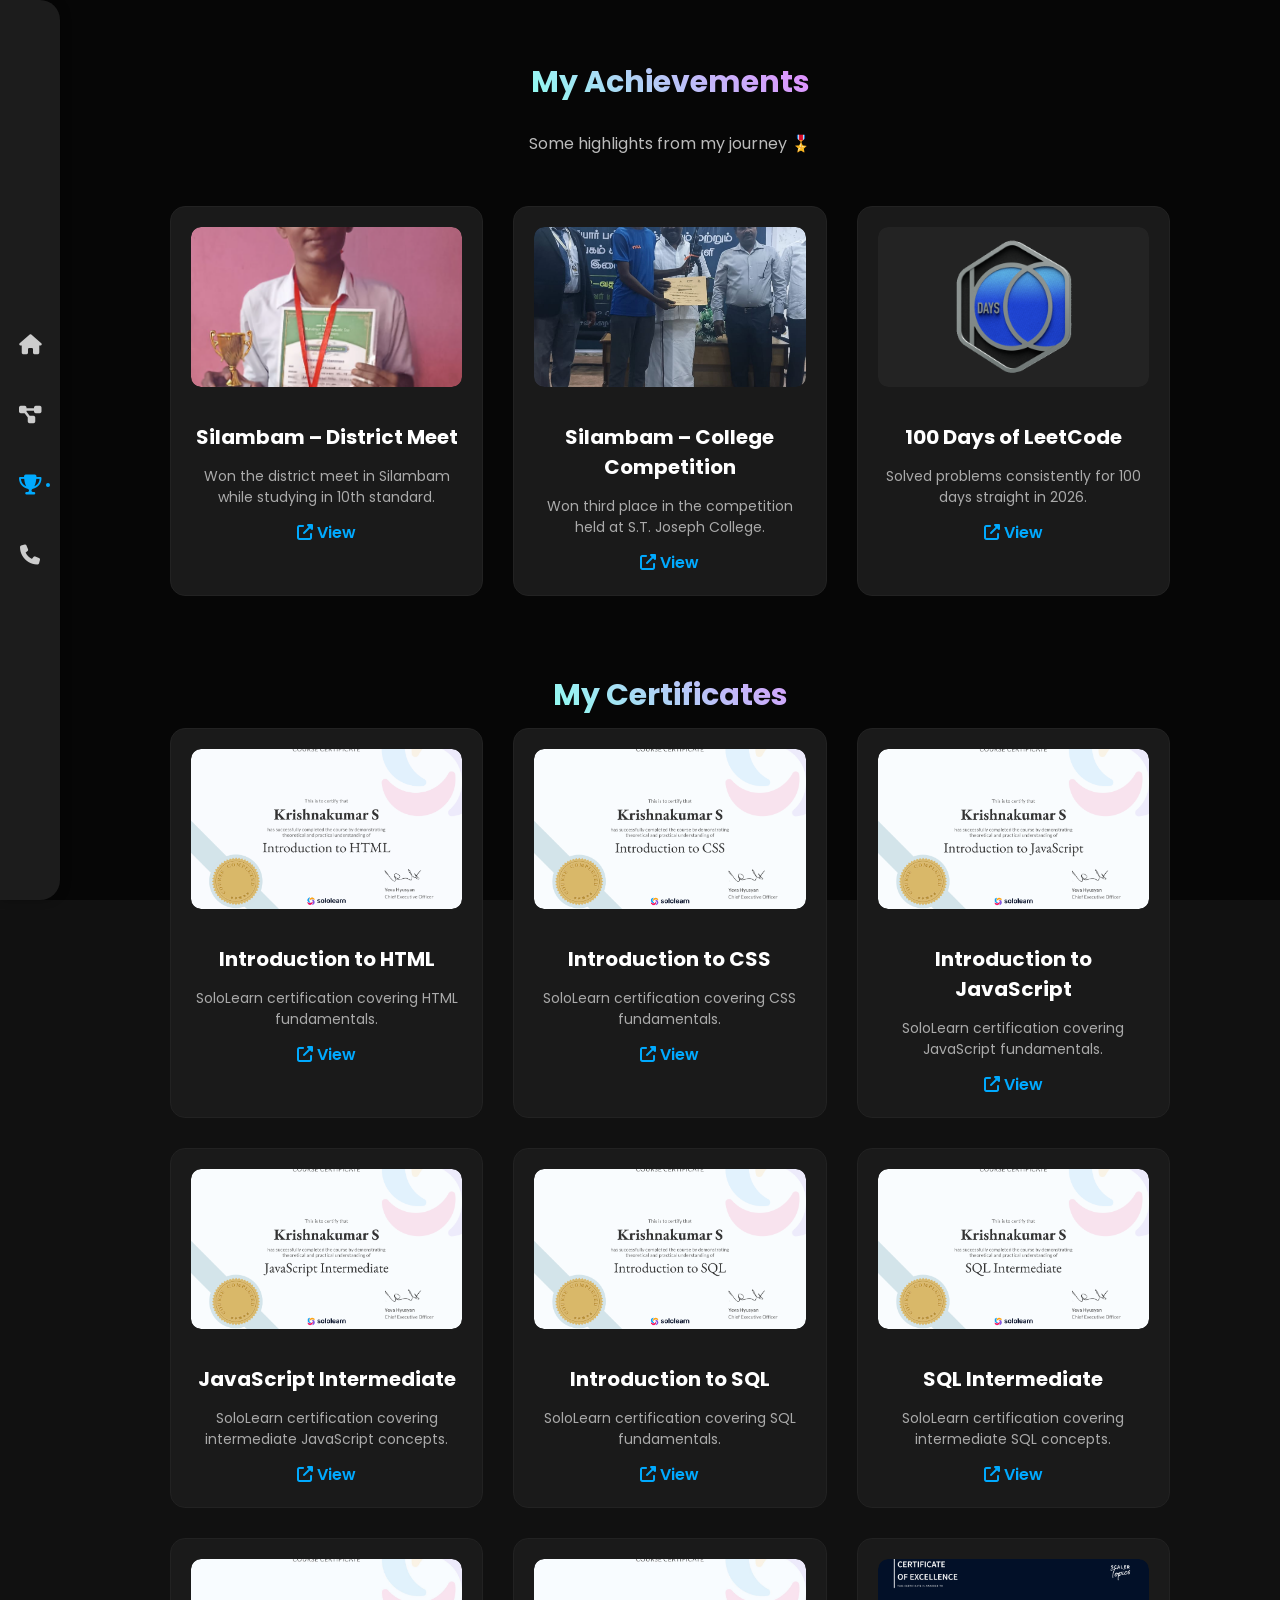
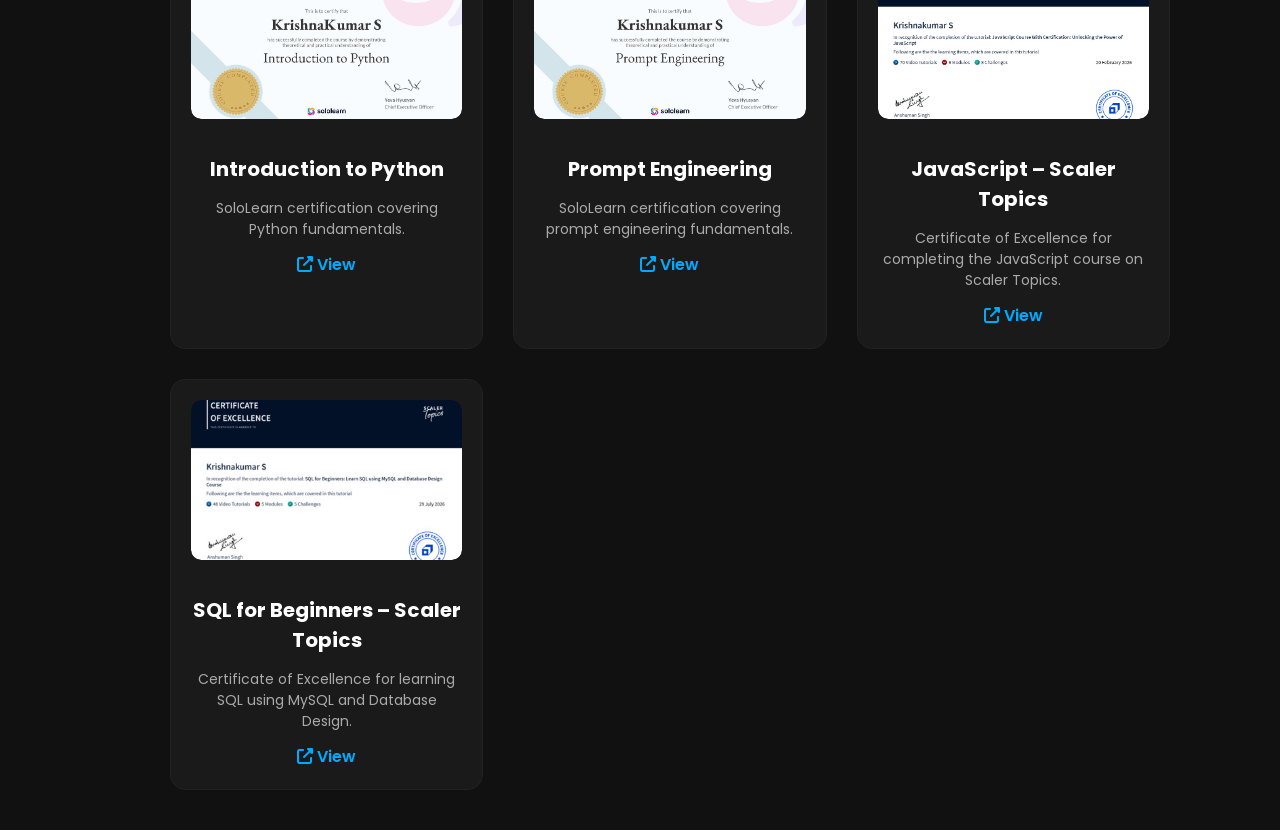
==== achievements.html @ 8250f416 "My-Portfolio" ====
<!DOCTYPE html>
<html lang="en">

<head>
  <meta charset="UTF-8">
  <meta name="viewport" content="width=device-width, initial-scale=1.0">
  <title>Achievements | Krishnakumar</title>
  <link rel="stylesheet" href="https://cdnjs.cloudflare.com/ajax/libs/font-awesome/6.5.0/css/all.min.css" />
  <link href="https://fonts.googleapis.com/css2?family=Poppins:wght@400;700&display=swap" rel="stylesheet">
  <link rel="stylesheet" href="style.css">
</head>

<body>
  <!-- FIX: Removed duplicate "loop" attribute -->
  <video autoplay muted loop playsinline>
    <source src="Assets/m.mp4" type="video/mp4">
  </video>
  <div class="overlay"></div>

  <!-- Sidebar -->
  <div class="sidebar">
    <a href="index.html"><i class="fa-solid fa-house"></i></a>
    <a href="project.html"><i class="fas fa-project-diagram"></i></a>
    <a href="achievements.html"><i class="fas fa-trophy"></i></a>
    <a href="contact.html"><i class="fa-solid fa-phone"></i></a>
  </div>

  <!-- Main Content -->
  <div class="main">
    <h1>My Achievements</h1>
    <p class="subtitle">Some highlights from my journey 🎖️</p>

    <div class="achievements-grid">
      <!-- Achievement 1 -->
      <div class="card">
        <div class="card-img-wrapper single">
          <button class="carousel-btn prev" aria-label="Previous">&#8249;</button>
          <img src="Assets/p3.png" alt="Silambam District Meet Certificate" class="active-img cert-trigger"
            data-gallery="achievements" data-full="Assets/p3.png" data-type="image"
            data-title="Silambam – District Meet"
            data-desc="Won the district meet in Silambam while studying in 10th standard.">
          <button class="carousel-btn next" aria-label="Next">&#8250;</button>
        </div>
        <div class="carousel-dots"></div>
        <h3>Silambam – District Meet</h3>
        <p>Won the district meet in Silambam while studying in 10th standard.</p>
        <a href="Assets/p3.png" target="_blank" class="cert-trigger" data-gallery="achievements"
          data-full="Assets/p3.png" data-type="image" data-title="Silambam – District Meet"
          data-desc="Won the district meet in Silambam while studying in 10th standard."><i
            class="fa-solid fa-up-right-from-square"></i> View</a>
      </div>

      <!-- Achievement 2 -->
      <div class="card">
        <div class="card-img-wrapper single">
          <button class="carousel-btn prev" aria-label="Previous">&#8249;</button>
          <img src="Assets/iam.jpg" alt="Silambam College Competition Certificate" class="active-img cert-trigger"
            data-gallery="achievements" data-full="Assets/iam.jpg" data-type="image"
            data-title="Silambam – College Competition"
            data-desc="Won third place in the competition held at S.T. Joseph College.">
          <button class="carousel-btn next" aria-label="Next">&#8250;</button>
        </div>
        <div class="carousel-dots"></div>
        <h3>Silambam – College Competition</h3>
        <p>Won third place in the competition held at S.T. Joseph College.</p>
        <a href="Assets/iam.jpg" target="_blank" class="cert-trigger" data-gallery="achievements"
          data-full="Assets/iam.jpg" data-type="image" data-title="Silambam – College Competition"
          data-desc="Won third place in the competition held at S.T. Joseph College."><i
            class="fa-solid fa-up-right-from-square"></i> View</a>
      </div>

      <!-- Achievement 3: 100 Days of LeetCode -->
      <div class="card">
        <div class="card-img-wrapper single">
          <button class="carousel-btn prev" aria-label="Previous">&#8249;</button>
          <img src="Assets/100daysofleetcodein2026.gif" alt="100 Days of LeetCode Badge"
            class="active-img cert-trigger badge-img" data-gallery="achievements"
            data-full="Assets/100daysofleetcodein2026.gif" data-type="image"
            data-title="100 Days of LeetCode Challenge"
            data-desc="Solved problems consistently for 100 days straight in 2026.">
          <button class="carousel-btn next" aria-label="Next">&#8250;</button>
        </div>
        <div class="carousel-dots"></div>
        <h3>100 Days of LeetCode</h3>
        <p>Solved problems consistently for 100 days straight in 2026.</p>
        <a href="Assets/100daysofleetcodein2026.gif" target="_blank" class="cert-trigger" data-gallery="achievements"
          data-full="Assets/100daysofleetcodein2026.gif" data-type="image" data-title="100 Days of LeetCode Challenge"
          data-desc="Solved problems consistently for 100 days straight in 2026."><i
            class="fa-solid fa-up-right-from-square"></i> View</a>
      </div>
    </div>

    <!-- Certificates -->
    <h1 class="Certificate">My Certificates</h1>

    <div class="achievements-grid">
      <!-- Certificate: Introduction to HTML (PDF) -->
      <div class="card">
        <div class="card-img-wrapper single">
          <img src="Assets/Introduction_to_HTML.png" alt="Introduction to CSS Certificate" class="active-img cert-trigger"
            data-gallery="certificates" data-full="Assets/Introduction_to_HTML.png" data-type="image"
            data-title="Introduction to HTML" data-desc="SoloLearn Certificate • Issued 05 Sep 2025">
        </div>
        <div class="carousel-dots"></div>
        <h3>Introduction to HTML</h3>
        <p>SoloLearn certification covering HTML fundamentals.</p>
        <a href="Assets/Introduction_to_HTML.png" target="_blank" class="cert-trigger" data-gallery="certificates"
          data-full="Assets/Introduction_to_HTML.png" data-type="pdf" data-title="Introduction to HTML"
          data-desc="SoloLearn Certificate • Issued 22 Aug 2025"><i
            class="fa-solid fa-up-right-from-square"></i> View</a>
      </div>

      <!-- Certificate: Introduction to CSS -->
      <div class="card">
        <div class="card-img-wrapper single">
          <img src="Assets/Introduction to CSS.png" alt="Introduction to CSS Certificate" class="active-img cert-trigger"
            data-gallery="certificates" data-full="Assets/Introduction to CSS.png" data-type="image"
            data-title="Introduction to CSS" data-desc="SoloLearn Certificate • Issued 05 Sep 2025">
        </div>
        <div class="carousel-dots"></div>
        <h3>Introduction to CSS</h3>
        <p>SoloLearn certification covering CSS fundamentals.</p>
        <a href="Assets/Introduction to CSS.png" target="_blank" class="cert-trigger" data-gallery="certificates"
          data-full="Assets/Introduction to CSS.png" data-type="image" data-title="Introduction to CSS"
          data-desc="SoloLearn Certificate • Issued 05 Sep 2025"><i
            class="fa-solid fa-up-right-from-square"></i> View</a>
      </div>

      <!-- Certificate: Introduction to JavaScript -->
      <div class="card">
        <div class="card-img-wrapper single">
          <img src="Assets/introduction to JS.png" alt="Introduction to JavaScript Certificate"
            class="active-img cert-trigger" data-gallery="certificates" data-full="Assets/introduction to JS.png"
            data-type="image" data-title="Introduction to JavaScript"
            data-desc="SoloLearn Certificate • Issued 18 Oct 2025">
        </div>
        <div class="carousel-dots"></div>
        <h3>Introduction to JavaScript</h3>
        <p>SoloLearn certification covering JavaScript fundamentals.</p>
        <a href="Assets/introduction to JS.png" target="_blank" class="cert-trigger" data-gallery="certificates"
          data-full="Assets/introduction to JS.png" data-type="image" data-title="Introduction to JavaScript"
          data-desc="SoloLearn Certificate • Issued 18 Oct 2025"><i
            class="fa-solid fa-up-right-from-square"></i> View</a>
      </div>

      <!-- Certificate: JavaScript Intermediate -->
      <div class="card">
        <div class="card-img-wrapper single">
          <img src="Assets/Javascript_intermediate.png" alt="JavaScript Intermediate Certificate"
            class="active-img cert-trigger" data-gallery="certificates" data-full="Assets/Javascript_intermediate.png"
            data-type="image" data-title="JavaScript Intermediate"
            data-desc="SoloLearn Certificate • Issued 23 Mar 2026">
        </div>
        <div class="carousel-dots"></div>
        <h3>JavaScript Intermediate</h3>
        <p>SoloLearn certification covering intermediate JavaScript concepts.</p>
        <a href="Assets/Javascript_intermediate.png" target="_blank" class="cert-trigger"
          data-gallery="certificates" data-full="Assets/Javascript_intermediate.png" data-type="image"
          data-title="JavaScript Intermediate" data-desc="SoloLearn Certificate • Issued 23 Mar 2026"><i
            class="fa-solid fa-up-right-from-square"></i> View</a>
      </div>

      <!-- Certificate: Introduction to SQL -->
      <div class="card">
        <div class="card-img-wrapper single">
          <img src="Assets/introduction to Mysql.png" alt="Introduction to SQL Certificate"
            class="active-img cert-trigger" data-gallery="certificates" data-full="Assets/introduction to Mysql.png"
            data-type="image" data-title="Introduction to SQL"
            data-desc="SoloLearn Certificate • Issued 25 Feb 2026">
        </div>
        <div class="carousel-dots"></div>
        <h3>Introduction to SQL</h3>
        <p>SoloLearn certification covering SQL fundamentals.</p>
        <a href="Assets/introduction to Mysql.png" target="_blank" class="cert-trigger" data-gallery="certificates"
          data-full="Assets/introduction to Mysql.png" data-type="image" data-title="Introduction to SQL"
          data-desc="SoloLearn Certificate • Issued 25 Feb 2026"><i
            class="fa-solid fa-up-right-from-square"></i> View</a>
      </div>

      <!-- Certificate: SQL Intermediate -->
      <div class="card">
        <div class="card-img-wrapper single">
          <img src="Assets/Intermediate in SQL.png" alt="SQL Intermediate Certificate" class="active-img cert-trigger"
            data-gallery="certificates" data-full="Assets/Intermediate in SQL.png" data-type="image"
            data-title="SQL Intermediate" data-desc="SoloLearn Certificate • Issued 23 Mar 2026">
        </div>
        <div class="carousel-dots"></div>
        <h3>SQL Intermediate</h3>
        <p>SoloLearn certification covering intermediate SQL concepts.</p>
        <a href="Assets/Intermediate in SQL.png" target="_blank" class="cert-trigger" data-gallery="certificates"
          data-full="Assets/Intermediate in SQL.png" data-type="image" data-title="SQL Intermediate"
          data-desc="SoloLearn Certificate • Issued 23 Mar 2026"><i
            class="fa-solid fa-up-right-from-square"></i> View</a>
      </div>

      <!-- Certificate: Introduction to Python -->
      <div class="card">
        <div class="card-img-wrapper single">
          <img src="Assets/pythonIntroduction.jpg" alt="Introduction to Python Certificate"
            class="active-img cert-trigger" data-gallery="certificates" data-full="Assets/pythonIntroduction.jpg"
            data-type="image" data-title="Introduction to Python"
            data-desc="SoloLearn Certificate • Issued 15 Sep 2026">
        </div>
        <div class="carousel-dots"></div>
        <h3>Introduction to Python</h3>
        <p>SoloLearn certification covering Python fundamentals.</p>
        <a href="Assets/pythonIntroduction.jpg" target="_blank" class="cert-trigger" data-gallery="certificates"
          data-full="Assets/pythonIntroduction.jpg" data-type="image" data-title="Introduction to Python"
          data-desc="SoloLearn Certificate • Issued 15 Sep 2026"><i
            class="fa-solid fa-up-right-from-square"></i> View</a>
      </div>

      <!-- Certificate: Prompt Engineering -->
      <div class="card">
        <div class="card-img-wrapper single">
          <img src="Assets/PromptEngineering.jpg" alt="Prompt Engineering Certificate" class="active-img cert-trigger"
            data-gallery="certificates" data-full="Assets/PromptEngineering.jpg" data-type="image"
            data-title="Prompt Engineering" data-desc="SoloLearn Certificate • Issued 14 Jul 2026">
        </div>
        <div class="carousel-dots"></div>
        <h3>Prompt Engineering</h3>
        <p>SoloLearn certification covering prompt engineering fundamentals.</p>
        <a href="Assets/PromptEngineering.jpg" target="_blank" class="cert-trigger" data-gallery="certificates"
          data-full="Assets/PromptEngineering.jpg" data-type="image" data-title="Prompt Engineering"
          data-desc="SoloLearn Certificate • Issued 14 Jul 2026"><i
            class="fa-solid fa-up-right-from-square"></i> View</a>
      </div>

      <!-- Certificate: JavaScript - Scaler Topics -->
      <div class="card">
        <div class="card-img-wrapper single">
          <img src="Assets/JS_Certificate_for_Scaler.png" alt="JavaScript Certificate of Excellence – Scaler Topics"
            class="active-img cert-trigger" data-gallery="certificates" data-full="Assets/JS_Certificate_for_Scaler.png"
            data-type="image" data-title="JavaScript – Scaler Topics"
            data-desc="Certificate of Excellence • Issued 20 Feb 2026">
        </div>
        <div class="carousel-dots"></div>
        <h3>JavaScript – Scaler Topics</h3>
        <p>Certificate of Excellence for completing the JavaScript course on Scaler Topics.</p>
        <a href="Assets/JS_Certificate_for_Scaler.png" target="_blank" class="cert-trigger" data-gallery="certificates"
          data-full="Assets/JS_Certificate_for_Scaler.png" data-type="image" data-title="JavaScript – Scaler Topics"
          data-desc="Certificate of Excellence • Issued 20 Feb 2026"><i
            class="fa-solid fa-up-right-from-square"></i> View</a>
      </div>

      <!-- Certificate: SQL for Beginners - Scaler Topics -->
      <div class="card">
        <div class="card-img-wrapper single">
          <img src="Assets/MySQL certificate Scaler.png" alt="SQL for Beginners Certificate of Excellence – Scaler Topics"
            class="active-img cert-trigger" data-gallery="certificates" data-full="Assets/MySQL certificate Scaler.png"
            data-type="image" data-title="SQL for Beginners – Scaler Topics"
            data-desc="Certificate of Excellence • Issued 29 Jul 2026">
        </div>
        <div class="carousel-dots"></div>
        <h3>SQL for Beginners – Scaler Topics</h3>
        <p>Certificate of Excellence for learning SQL using MySQL and Database Design.</p>
        <a href="Assets/MySQL certificate Scaler.png" target="_blank" class="cert-trigger" data-gallery="certificates"
          data-full="Assets/MySQL certificate Scaler.png" data-type="image"
          data-title="SQL for Beginners – Scaler Topics" data-desc="Certificate of Excellence • Issued 29 Jul 2026"><i
            class="fa-solid fa-up-right-from-square"></i> View</a>
      </div>
    </div>
  </div>

  <script src="script.js"></script>
</body>
</html>
---- style.css ----
/* ===== Common For All Sections ===== */

/* FIX: Global box-sizing so padding/border never blow out widths on small screens */
*,
*::before,
*::after {
    box-sizing: border-box;
}

/* FIX: Prevent any accidental horizontal scroll/jitter on mobile */
html,
body {
    overflow-x: hidden;
    max-width: 100%;
}

/* Background Video */
video {
    position: fixed;
    top: 0;
    left: 0;
    width: 100%;
    height: 100%;
    object-fit: cover;
    z-index: -2;
    opacity: 20%;
}

/* Dark overlay to improve readability */
.overlay {
    position: fixed;
    top: 0;
    left: 0;
    width: 100%;
    height: 100%;
    background-color: rgba(0, 0, 0, 0.65);
    z-index: -1;
}

body {
    margin: 0;
    font-family: 'Poppins', sans-serif;
    background-color: #111;
    color: white;
    display: flex;
    min-height: 100vh;
}

/* ===== Sidebar ===== */
/* FIX: Added justify-content:center to properly center icons vertically
   on ANY screen height. This replaces the old margin-top:175%/405% hacks,
   which only "looked right" at specific screen heights and were the main
   cause of the responsiveness problems. */
.sidebar {
    position: fixed;
    top: 0;
    left: 0;
    height: 100vh;
    width: 60px;
    background-color: #1c1c1c;
    display: flex;
    flex-direction: column;
    align-items: center;
    justify-content: center;
    padding: 20px 0;
    border-top-right-radius: 20px;
    border-bottom-right-radius: 20px;
    box-shadow: 2px 0 10px rgba(0, 0, 0, 0.3);
    z-index: 100;
}

.sidebar a {
    color: #ccc;
    text-decoration: none;
    font-size: 20px;
    margin: 20px 0;
    transition: 0.3s;
    position: relative;
}

.sidebar a:hover,
.sidebar a.active {
    color: #00aaff;
}

/* Active indicator dot */
.sidebar a.active::after {
    content: '';
    position: absolute;
    right: -8px;
    top: 50%;
    transform: translateY(-50%);
    width: 4px;
    height: 4px;
    background: #00aaff;
    border-radius: 50%;
}

/* ===== Main Content ===== */
.main {
    flex: 1;
    padding: 40px;
    margin-left: 60px;
    width: calc(100% - 60px);
    display: flex;
    flex-direction: column;
    align-items: center;
    justify-content: center;
}

/* ===== Index Page ===== */

/* Profile image with gradient border */
.profile-pic {
    width: 130px;
    height: 130px;
    border-radius: 50%;
    background: linear-gradient(45deg, #00ff88, #ff00aa);
    padding: 4px;
    display: flex;
    justify-content: center;
    align-items: center;
    flex-shrink: 0;
}

.profile-pic img {
    width: 100%;
    height: 100%;
    border-radius: 50%;
    border: 4px solid #111;
    object-fit: cover;
}

.name {
    font-size: 28px;
    font-weight: 700;
    margin-top: 20px;
    text-align: center;
}

.tagline {
    color: #bbb;
    font-size: 15px;
    margin-top: 5px;
    min-height: 1.4em; /* Prevent layout shift during typewriter */
    text-align: center;
}

/* Resume/Submit Button */
.resume {
    background-color: grey;
    color: white;
    text-decoration: none;
    width: 200px;
    max-width: 100%;
    text-align: center;
    padding: 10px 0;
    border-radius: 10px;
    transition: 0.3s;
    box-shadow: 0 0 0px transparent;
    border: none;
    cursor: pointer;
    font-family: 'Poppins', sans-serif;
    font-size: 15px;
    display: inline-block;
}

.resume:hover {
    box-shadow: 0 0 10px white;
    color: #111;
    background-color: white;
}

/* Social Icons */
.social-icons {
    display: flex;
    gap: 20px;
    justify-content: center;
    flex-wrap: wrap;
    margin-top: 20px;
}

.social-icons a {
    color: white;
    font-size: 22px;
    transition: 0.3s;
}

.social-icons a:hover {
    color: #00aaff;
}

/* ===== H1 Gradient (all pages) ===== */
h1 {
    font-size: 30px;
    margin-bottom: 10px;
    background: linear-gradient(45deg, #8efff0, #e48bff);
    background-clip: text;
    -webkit-background-clip: text;
    -webkit-text-fill-color: transparent;
    text-align: center;
}

/* ===== Project & Achievements Grid ===== */
.projects-grid,
.achievements-grid {
    display: grid;
    grid-template-columns: repeat(auto-fit, minmax(280px, 1fr));
    gap: 30px;
    width: 100%;
    max-width: 1000px;
}

/* Card style */
.card {
    background-color: #1a1a1a;
    border-radius: 15px;
    padding: 20px;
    box-shadow: 0 0 0 rgba(0, 255, 255, 0);
    transition: transform 0.4s ease, box-shadow 0.4s ease, opacity 0.6s ease;
    text-align: center;
    border: 1px solid #222;
    /* Scroll reveal: starts hidden */
    opacity: 0;
    transform: translateY(30px);
}

.card.visible {
    opacity: 1;
    transform: translateY(0);
}

.card:hover {
    transform: translateY(-8px);
    box-shadow: 0 0 20px #b5e6ff;
}

/* ===== Image Carousel ===== */
.card-img-wrapper {
    position: relative;
    width: 100%;
    height: 160px;
    margin-bottom: 15px;
    overflow: hidden;
    border-radius: 10px;
}

.card-img-wrapper img {
    width: 100%;
    height: 100%;
    object-fit: cover;
    display: none;
    border-radius: 10px;
    transition: opacity 0.4s ease;
}

.card-img-wrapper img.active-img {
    display: block;
}

.card-img-wrapper img:hover {
    opacity: 0.85;
}

.carousel-btn {
    position: absolute;
    top: 50%;
    transform: translateY(-50%);
    background: rgba(0,0,0,0.55);
    color: white;
    border: none;
    width: 28px;
    height: 28px;
    border-radius: 50%;
    cursor: pointer;
    font-size: 14px;
    display: flex;
    align-items: center;
    justify-content: center;
    transition: background 0.3s;
    z-index: 10;
    padding: 0;
    line-height: 1;
}

.carousel-btn:hover {
    background: rgba(0, 170, 255, 0.8);
}

.carousel-btn.prev { left: 6px; }
.carousel-btn.next { right: 6px; }

/* Only show arrows if card has multiple images */
.card-img-wrapper.single .carousel-btn {
    display: none;
}

/* Carousel dots */
.carousel-dots {
    display: flex;
    justify-content: center;
    gap: 5px;
    margin-top: 6px;
}

.dot {
    width: 6px;
    height: 6px;
    border-radius: 50%;
    background: #555;
    cursor: pointer;
    transition: background 0.3s;
}

.dot.active-dot {
    background: #00aaff;
}

.card h3 {
    font-size: 20px;
    margin-bottom: 8px;
}

.card p {
    font-size: 14px;
    color: #aaa;
    margin-bottom: 12px;
}

.card a {
    text-decoration: none;
    color: #00aaff;
    font-weight: 600;
    transition: 0.3s;
}

.card a:hover {
    color: #00ffaa;
}

.btns {
    display: flex;
    justify-content: space-evenly;
    flex-wrap: wrap;
    gap: 10px;
}

/* ===== Achievements ===== */
.subtitle {
    margin-bottom: 50px;
    color: #bbb;
    text-align: center;
}

.Certificate {
    padding-top: 5%;
    padding-bottom: 0%;
}

/* ===== Contact form ===== */
form {
    background-color: #1c1c1c;
    padding: 30px;
    border-radius: 15px;
    box-shadow: 0 0 15px rgba(0, 170, 255, 0.1);
    width: 100%;
    max-width: 400px;
}

input,
textarea,
button {
    font-family: 'Poppins', sans-serif;
}

/* FIX: width changed from 92% to 100% — now safe because of global
   box-sizing:border-box above, so padding no longer overflows the form */
input,
textarea {
    width: 100%;
    background-color: #222;
    border: none;
    outline: none;
    color: white;
    font-size: 15px;
    margin-bottom: 15px;
    padding: 12px 15px;
    border-radius: 8px;
    transition: 0.3s;
}

input:focus,
textarea:focus {
    box-shadow: 0 0 10px #00aaff;
}

/* Form success message */
.form-msg {
    text-align: center;
    margin-top: 12px;
    font-size: 14px;
    color: #00ffaa;
    display: none;
}

/* ===== Responsive ===== */

/* Large / ultra-wide screens: sidebar just needs a wider footprint,
   vertical centering is already handled by justify-content:center above */
@media (min-width: 1500px) {
    .Certificate {
        padding-top: 2%;
    }
}

/* Tablets and small laptops */
@media (max-width: 1024px) {
    .main {
        padding: 30px;
        margin-left: 70px;
        width: calc(100% - 70px);
    }
    .profile-pic { width: 180px; height: 180px; }
    .name { font-size: 2.2rem; }
    .projects-grid {
        grid-template-columns: repeat(auto-fit, minmax(250px, 1fr));
        gap: 25px;
    }
    h1 {
        font-size: 28px;
        margin-bottom: 30px;
    }
}

/* Tablets portrait */
@media (max-width: 768px) {
    .sidebar { width: 50px; }
    .main {
        margin-left: 60px;
        padding: 20px;
        width: calc(100% - 60px);
    }
    .profile-pic { width: 160px; height: 160px; }
    .name { font-size: 2rem; }
    .tagline { font-size: 1.1rem; }
    .projects-grid {
        grid-template-columns: repeat(auto-fit, minmax(220px, 1fr));
        gap: 20px;
    }
    h1 { font-size: 26px; }
    .card { padding: 15px; }
    .card h3 { font-size: 18px; }
    .card p { font-size: 13px; }
    /* FIX: stack card buttons earlier so they don't get cramped
       side-by-side on portrait tablets/large phones */
    .btns {
        flex-direction: column;
        gap: 10px;
    }
    .btns a {
        text-align: center;
        padding: 8px;
    }
}

/* Large smartphones */
@media (max-width: 600px) {
    body { flex-direction: column; }

    .sidebar {
        position: fixed;
        top: auto;
        bottom: 0;
        left: 0;
        width: 100%;
        height: 60px;
        flex-direction: row;
        justify-content: space-around;
        border-top-right-radius: 20px;
        border-top-left-radius: 20px;
        border-bottom-right-radius: 0;
        padding: 0;
    }

    .sidebar a {
        margin: 0;
        padding: 15px 0;
    }

    /* On mobile, active indicator goes below instead of right */
    .sidebar a.active::after {
        right: auto;
        bottom: 0;
        top: auto;
        left: 50%;
        transform: translateX(-50%);
        width: 20px;
        height: 3px;
        border-radius: 2px;
    }

    .main {
        margin-left: 0;
        margin-bottom: 65px;
        padding: 30px 20px;
        width: 100%;
    }

    .profile-pic { width: 140px; height: 140px; }
    .name { font-size: 1.8rem; }
    .tagline { font-size: 1rem; }
    .social-icons { gap: 15px; }

    h1 {
        font-size: 24px;
        margin-bottom: 25px;
    }

    .projects-grid,
    .achievements-grid {
        grid-template-columns: 1fr;
        gap: 20px;
        max-width: 400px;
    }

    .card { padding: 15px; }
}

/* Small smartphones */
@media (max-width: 480px) {
    .main { padding: 25px 15px; }
    .profile-pic { width: 120px; height: 120px; }
    .name { font-size: 1.6rem; }
    .tagline { font-size: 0.9rem; }
    .resume { padding: 10px 20px; font-size: 0.9rem; }
    h1 { font-size: 22px; margin-bottom: 20px; }
    .projects-grid,
    .achievements-grid { row-gap: 3%; }
    .card { padding: 12px; }
    .card-img-wrapper { height: 140px; }
    .card h3 { font-size: 17px; }
    .card p { font-size: 12px; }
}

/* Very small smartphones */
@media (max-width: 360px) {
    .main { padding: 20px 10px; }
    .profile-pic { width: 100px; height: 100px; }
    .name { font-size: 1.4rem; }
    .tagline { font-size: 0.85rem; }
    .resume { padding: 8px 16px; font-size: 0.85rem; }
    h1 { font-size: 20px; }
    .card { padding: 10px; }
    .card-img-wrapper { height: 120px; }
    .card h3 { font-size: 16px; }
    .card p { font-size: 11px; }
}

/* ===== Certificates: PDF thumbnail & badge image ===== */
.pdf-thumb {
    width: 100%;
    height: 100%;
    display: flex;
    flex-direction: column;
    align-items: center;
    justify-content: center;
    gap: 8px;
    background: linear-gradient(135deg, #262626, #171717);
    color: #ff8a8a;
    border-radius: 10px;
}

.pdf-thumb i {
    font-size: 42px;
}

.pdf-thumb span {
    font-size: 12px;
    color: #ccc;
    letter-spacing: 0.5px;
}

.badge-img {
    object-fit: contain !important;
    background: rgba(255, 255, 255, 0.04);
    padding: 12px;
}

.cert-trigger {
    cursor: zoom-in;
}

/* ===== Lightbox / zoom viewer ===== */
.lightbox-overlay {
    position: fixed;
    inset: 0;
    background: rgba(0, 0, 0, 0.92);
    display: flex;
    flex-direction: column;
    align-items: center;
    justify-content: center;
    z-index: 2000;
    opacity: 0;
    visibility: hidden;
    transition: opacity 0.25s ease;
}

.lightbox-overlay.open {
    opacity: 1;
    visibility: visible;
}

.lightbox-toolbar {
    position: absolute;
    top: 0;
    left: 0;
    width: 100%;
    display: flex;
    align-items: center;
    justify-content: space-between;
    padding: 14px 20px;
    background: linear-gradient(180deg, rgba(0, 0, 0, 0.8), transparent);
    color: white;
    box-sizing: border-box;
    z-index: 2;
}

.lightbox-title {
    font-size: 15px;
    font-weight: 600;
    max-width: 55%;
    overflow: hidden;
    text-overflow: ellipsis;
    white-space: nowrap;
}

.lightbox-controls {
    display: flex;
    align-items: center;
    gap: 8px;
}

.lb-btn {
    background: rgba(255, 255, 255, 0.1);
    border: none;
    color: white;
    width: 32px;
    height: 32px;
    border-radius: 8px;
    cursor: pointer;
    font-size: 16px;
    display: flex;
    align-items: center;
    justify-content: center;
    transition: background 0.2s;
    text-decoration: none;
}

.lb-btn:hover {
    background: rgba(0, 170, 255, 0.65);
}

.lb-zoom-level {
    font-size: 13px;
    color: #ccc;
    width: 42px;
    text-align: center;
}

.lightbox-stage {
    flex: 1;
    width: 100%;
    display: flex;
    align-items: center;
    justify-content: center;
    overflow: hidden;
    position: relative;
}

.lightbox-img {
    max-width: 90vw;
    max-height: 80vh;
    object-fit: contain;
    border-radius: 6px;
    box-shadow: 0 0 40px rgba(0, 0, 0, 0.6);
    cursor: zoom-in;
    user-select: none;
    -webkit-user-select: none;
    transition: transform 0.15s ease;
    touch-action: none;
}

.lightbox-img.zoomed {
    cursor: zoom-out;
}

.lightbox-img.dragging {
    transition: none;
    cursor: grabbing;
}

.lightbox-pdf {
    width: 90vw;
    height: 82vh;
    border: none;
    border-radius: 6px;
    background: white;
}

.lightbox-nav {
    position: absolute;
    top: 50%;
    transform: translateY(-50%);
    background: rgba(255, 255, 255, 0.1);
    color: white;
    border: none;
    width: 44px;
    height: 44px;
    border-radius: 50%;
    font-size: 22px;
    cursor: pointer;
    display: flex;
    align-items: center;
    justify-content: center;
    z-index: 2;
    transition: background 0.2s;
}

.lightbox-nav:hover {
    background: rgba(0, 170, 255, 0.65);
}

.lightbox-prev { left: 16px; }
.lightbox-next { right: 16px; }

.lightbox-caption {
    position: absolute;
    bottom: 16px;
    left: 50%;
    transform: translateX(-50%);
    color: #ccc;
    font-size: 13px;
    text-align: center;
    max-width: 80vw;
}

.lightbox-overlay.pdf-mode .lb-zoom-in,
.lightbox-overlay.pdf-mode .lb-zoom-out,
.lightbox-overlay.pdf-mode .lb-reset,
.lightbox-overlay.pdf-mode .lb-zoom-level {
    display: none;
}

body.lightbox-lock {
    overflow: hidden;
}

@media (max-width: 600px) {
    .lightbox-title { font-size: 13px; max-width: 45%; }
    .lb-btn { width: 28px; height: 28px; font-size: 14px; }
    .lightbox-nav { width: 36px; height: 36px; font-size: 18px; }
    .lightbox-caption { font-size: 11px; bottom: 70px; }
}
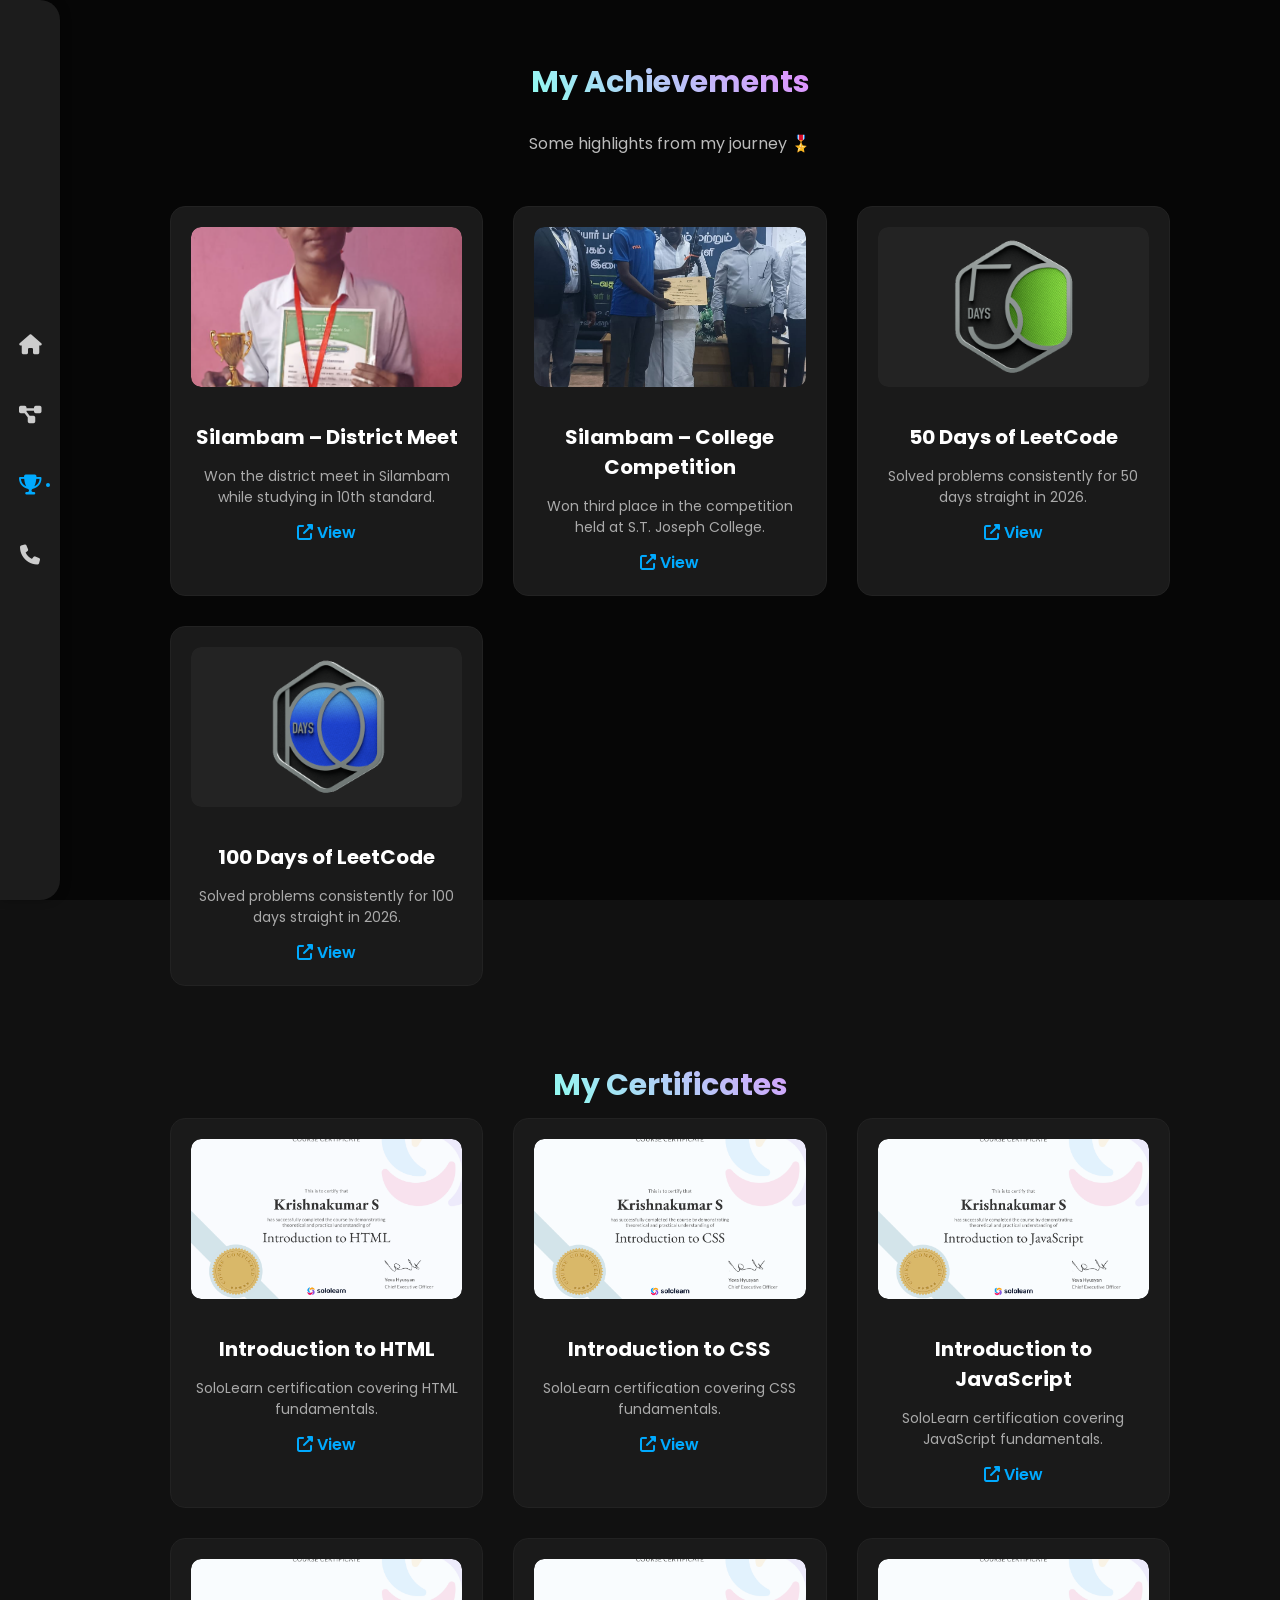
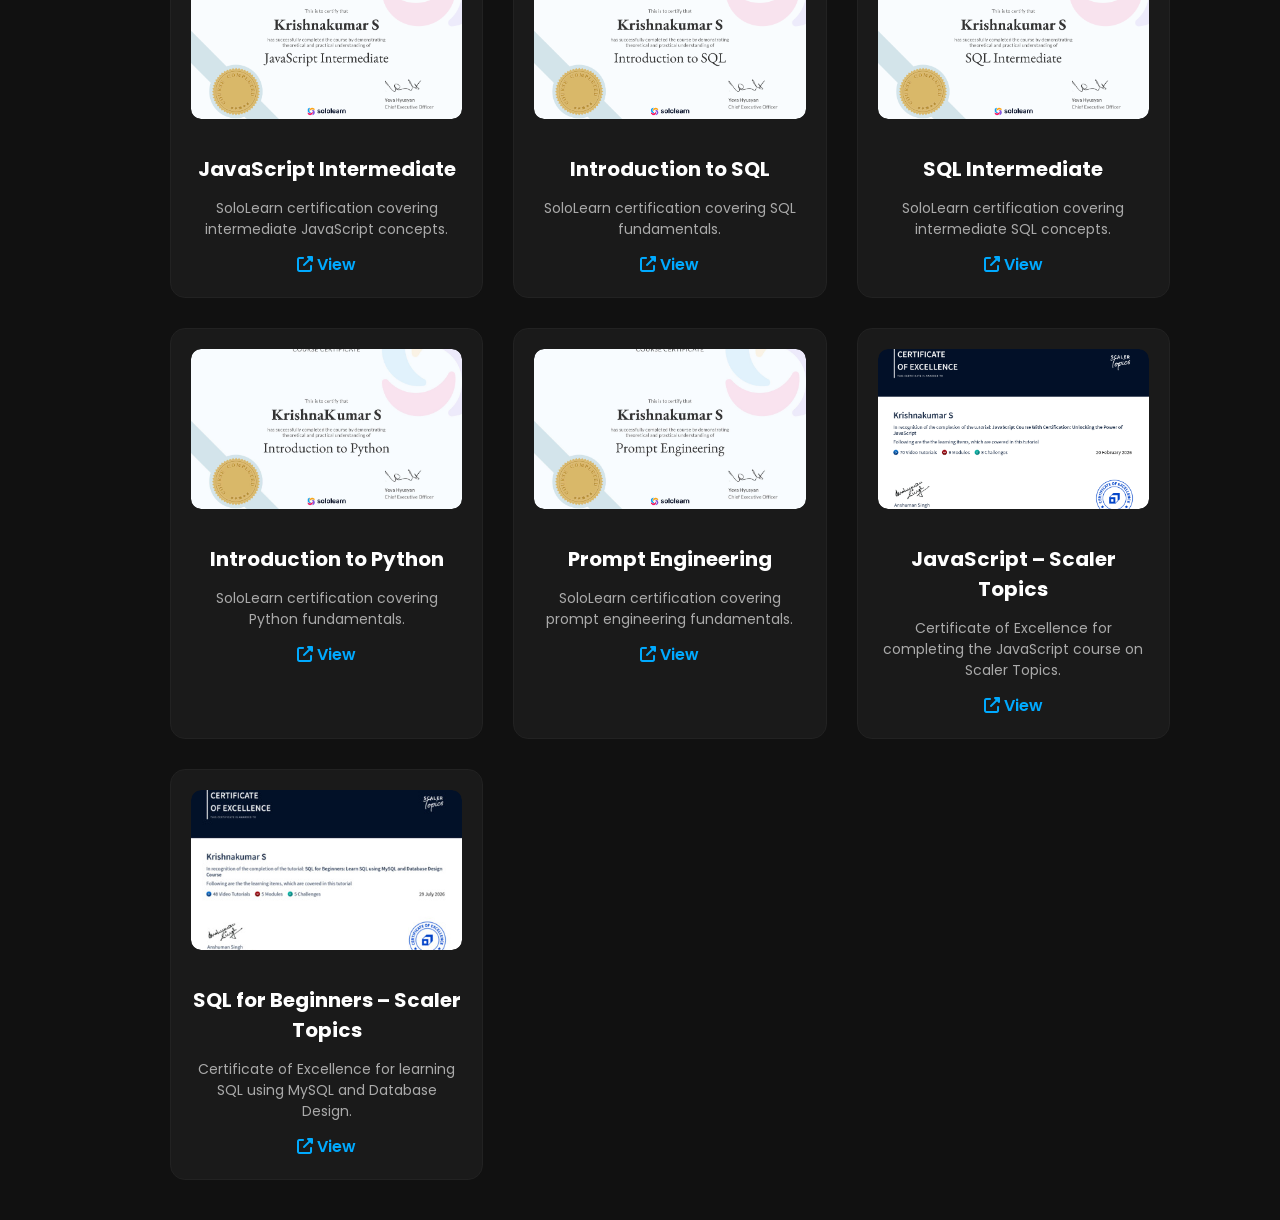
==== commit 8bbb6e23: "Updated the gif" ====
--- a/achievements.html
+++ b/achievements.html
@@ -69,7 +69,27 @@
             class="fa-solid fa-up-right-from-square"></i> View</a>
       </div>
 
-      <!-- Achievement 3: 100 Days of LeetCode -->
+      <!-- Achievement 3: 50 Days of LeetCode -->
+      <div class="card">
+        <div class="card-img-wrapper single">
+          <button class="carousel-btn prev" aria-label="Previous">&#8249;</button>
+          <img src="Assets/50daysofleetcodein2026.gif" alt="50 Days of LeetCode Badge"
+            class="active-img cert-trigger badge-img" data-gallery="achievements"
+            data-full="Assets/50daysofleetcodein2026.gif" data-type="image"
+            data-title="50 Days of LeetCode Challenge"
+            data-desc="Solved problems consistently for 50 days straight in 2026.">
+          <button class="carousel-btn next" aria-label="Next">&#8250;</button>
+        </div>
+        <div class="carousel-dots"></div>
+        <h3>50 Days of LeetCode</h3>
+        <p>Solved problems consistently for 50 days straight in 2026.</p>
+        <a href="Assets/50daysofleetcodein2026.gif" target="_blank" class="cert-trigger" data-gallery="achievements"
+          data-full="Assets/50daysofleetcodein2026.gif" data-type="image" data-title="50 Days of LeetCode Challenge"
+          data-desc="Solved problems consistently for 50 days straight in 2026."><i
+            class="fa-solid fa-up-right-from-square"></i> View</a>
+      </div>
+
+      <!-- Achievement 4: 100 Days of LeetCode -->
       <div class="card">
         <div class="card-img-wrapper single">
           <button class="carousel-btn prev" aria-label="Previous">&#8249;</button>
